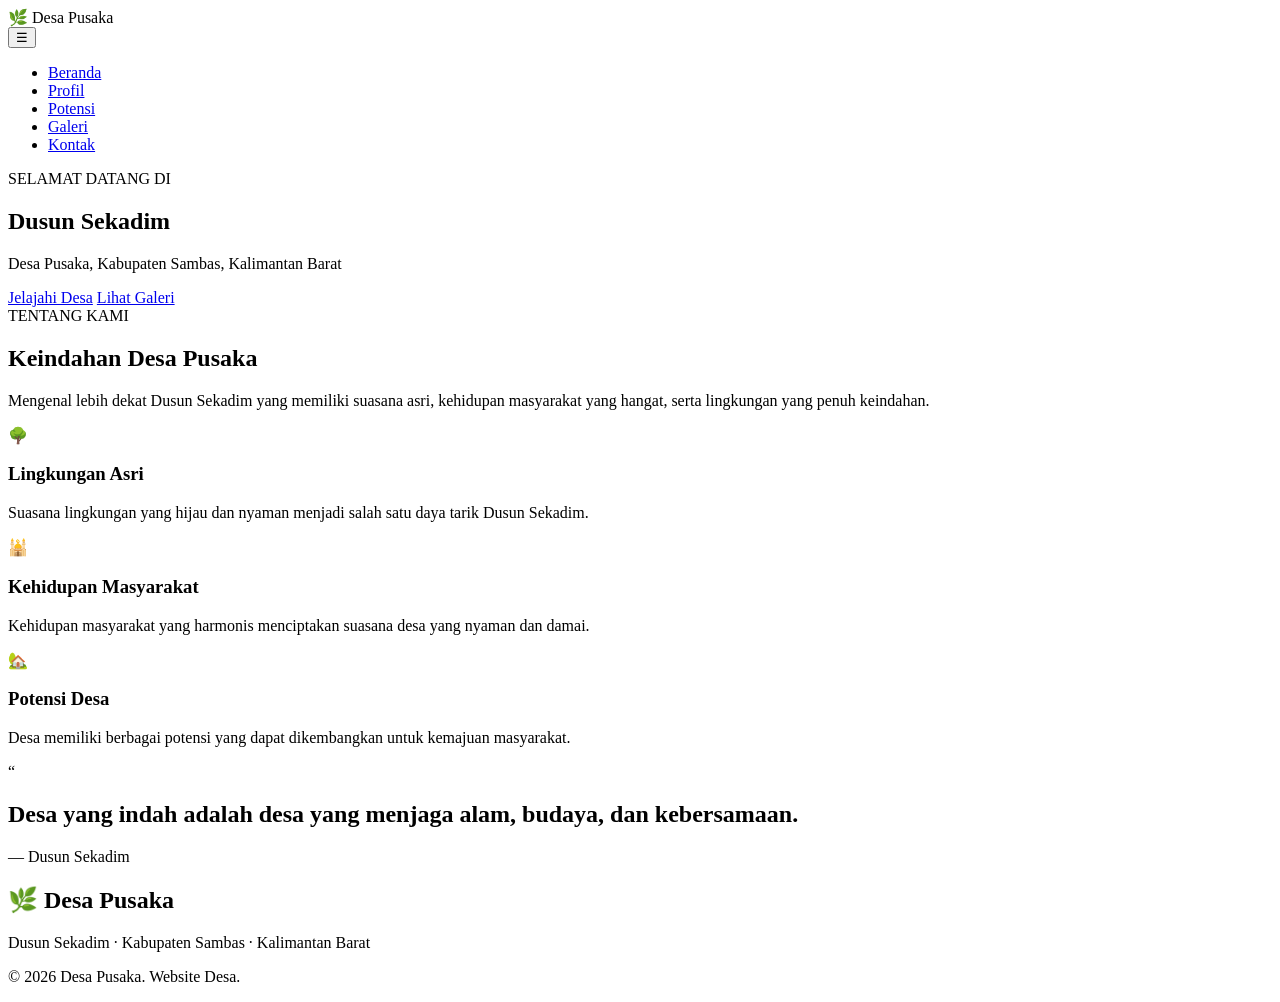
==== index.html @ d4e19bb2 "Create index.html" ====
<!DOCTYPE html>
<html lang="id">
<head>
    <meta charset="UTF-8">
    <meta name="viewport" content="width=device-width, initial-scale=1.0">
    <title>Desa Pusaka | Dusun Sekadim</title>
    <link rel="stylesheet" href="style.css">
</head>
<body>

<header>
    <nav class="navbar">
        <div class="logo">
            <span>🌿</span>
            Desa Pusaka
        </div>

        <button class="menu-toggle" onclick="toggleMenu()">☰</button>

        <ul class="nav-links" id="navLinks">
            <li><a class="active" href="index.html">Beranda</a></li>
            <li><a href="profil.html">Profil</a></li>
            <li><a href="wisata.html">Potensi</a></li>
            <li><a href="galeri.html">Galeri</a></li>
            <li><a href="kontak.html">Kontak</a></li>
        </ul>
    </nav>
</header>

<section class="hero">
    <div class="hero-content">
        <p class="subtitle">SELAMAT DATANG DI</p>
        <h1>Dusun Sekadim</h1>
        <p>
            Desa Pusaka, Kabupaten Sambas, Kalimantan Barat
        </p>

        <div class="hero-buttons">
            <a href="profil.html" class="btn">Jelajahi Desa</a>
            <a href="galeri.html" class="btn btn-outline">Lihat Galeri</a>
        </div>
    </div>
</section>

<section class="intro section">
    <div class="section-title">
        <span>TENTANG KAMI</span>
        <h2>Keindahan Desa Pusaka</h2>
        <p>
            Mengenal lebih dekat Dusun Sekadim yang memiliki suasana
            asri, kehidupan masyarakat yang hangat, serta lingkungan
            yang penuh keindahan.
        </p>
    </div>

    <div class="cards">
        <div class="card">
            <div class="card-icon">🌳</div>
            <h3>Lingkungan Asri</h3>
            <p>
                Suasana lingkungan yang hijau dan nyaman menjadi
                salah satu daya tarik Dusun Sekadim.
            </p>
        </div>

        <div class="card">
            <div class="card-icon">🕌</div>
            <h3>Kehidupan Masyarakat</h3>
            <p>
                Kehidupan masyarakat yang harmonis menciptakan
                suasana desa yang nyaman dan damai.
            </p>
        </div>

        <div class="card">
            <div class="card-icon">🏡</div>
            <h3>Potensi Desa</h3>
            <p>
                Desa memiliki berbagai potensi yang dapat
                dikembangkan untuk kemajuan masyarakat.
            </p>
        </div>
    </div>
</section>

<section class="quote-section">
    <div>
        <span>“</span>
        <h2>
            Desa yang indah adalah desa yang menjaga alam,
            budaya, dan kebersamaan.
        </h2>
        <p>— Dusun Sekadim</p>
    </div>
</section>

<footer>
    <div class="footer-content">
        <h2>🌿 Desa Pusaka</h2>
        <p>Dusun Sekadim · Kabupaten Sambas · Kalimantan Barat</p>
    </div>
    <p class="copyright">
        © 2026 Desa Pusaka. Website Desa.
    </p>
</footer>

<script src="script.js"></script>
</body>
</html>
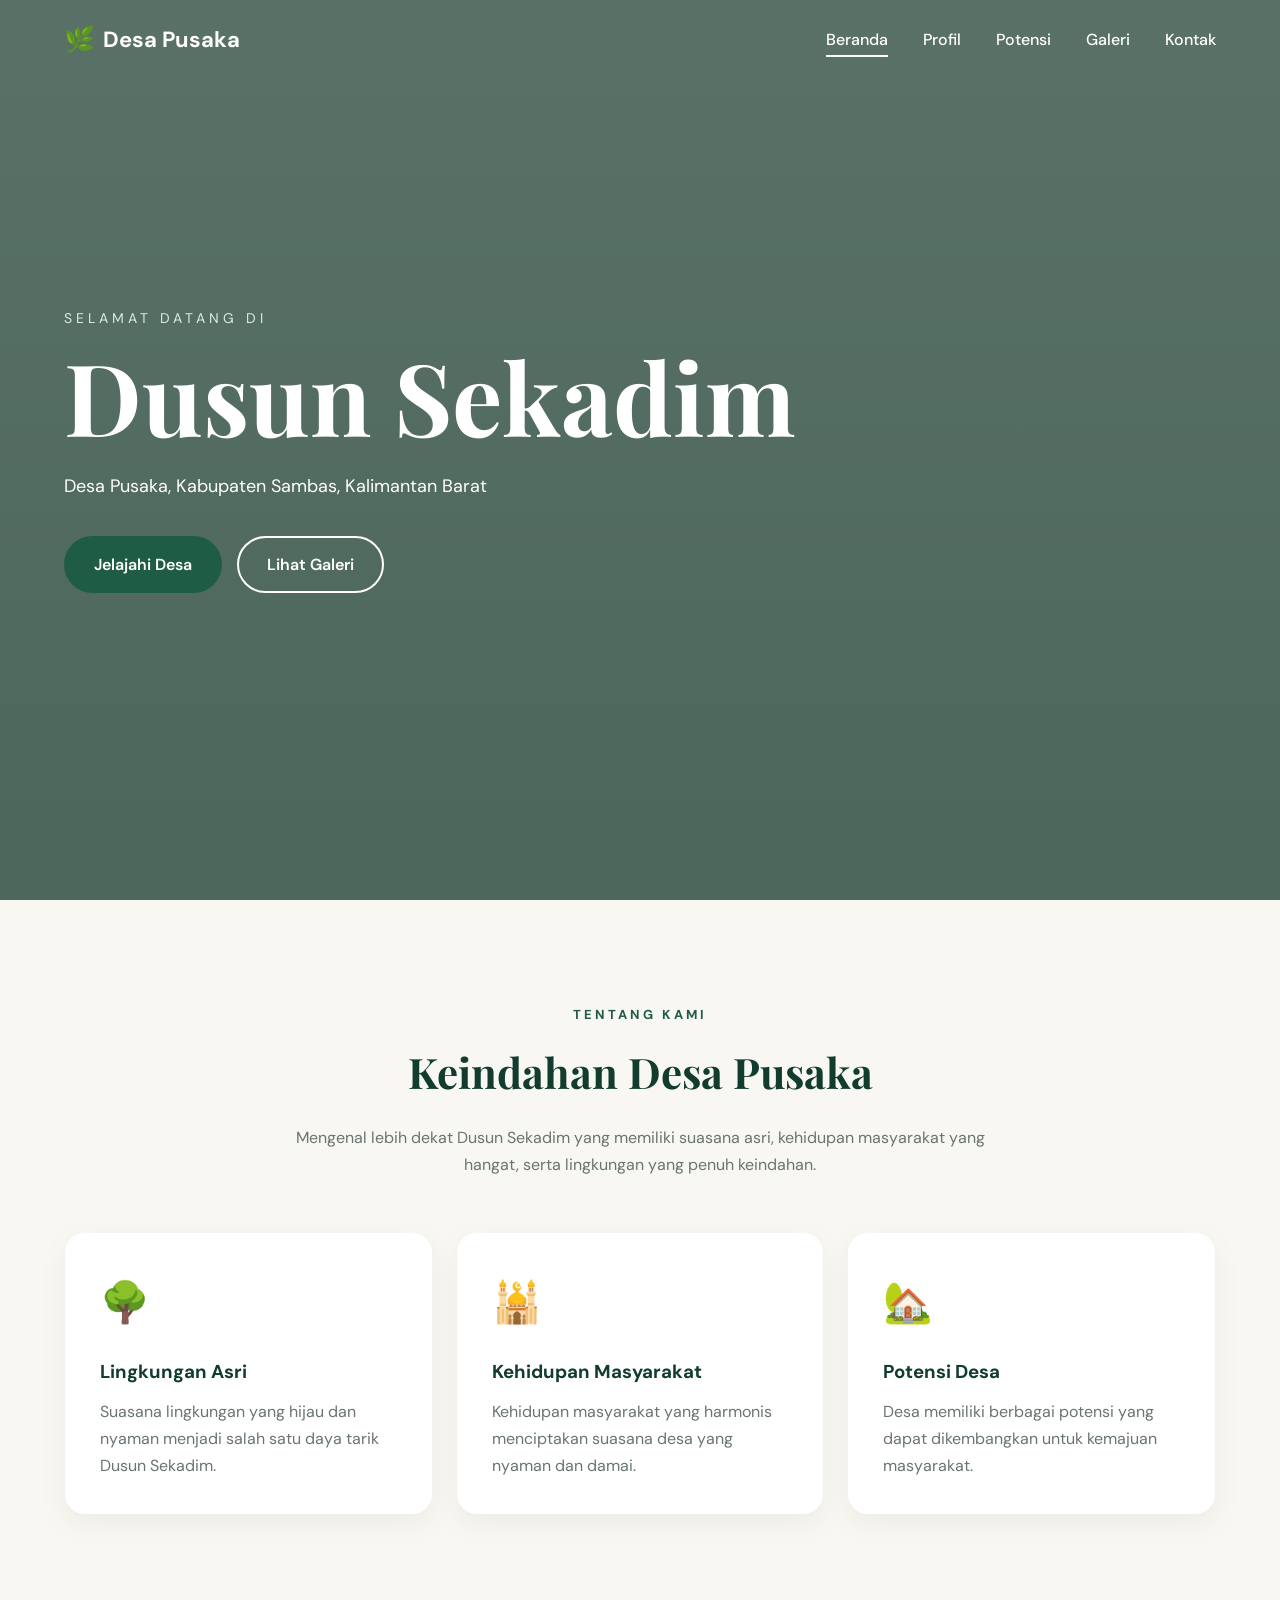
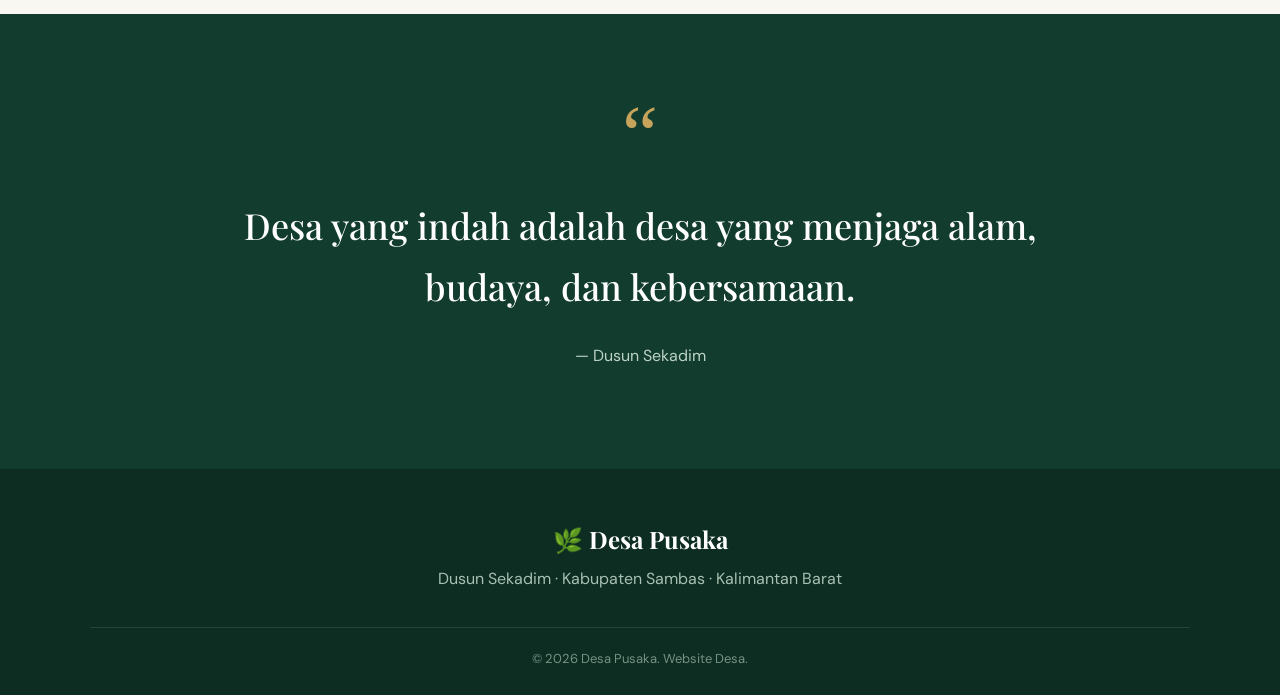
==== commit fc8d1b74: "Update index.html" ====
--- a/index.html
+++ b/index.html
@@ -1,109 +1,220 @@
 <!DOCTYPE html>
 <html lang="id">
+
 <head>
     <meta charset="UTF-8">
     <meta name="viewport" content="width=device-width, initial-scale=1.0">
     <title>Desa Pusaka | Dusun Sekadim</title>
+
     <link rel="stylesheet" href="style.css">
 </head>
+
 <body>
 
-<header>
-    <nav class="navbar">
-        <div class="logo">
-            <span>🌿</span>
-            Desa Pusaka
-        </div>
-
-        <button class="menu-toggle" onclick="toggleMenu()">☰</button>
-
-        <ul class="nav-links" id="navLinks">
-            <li><a class="active" href="index.html">Beranda</a></li>
-            <li><a href="profil.html">Profil</a></li>
-            <li><a href="wisata.html">Potensi</a></li>
-            <li><a href="galeri.html">Galeri</a></li>
-            <li><a href="kontak.html">Kontak</a></li>
-        </ul>
-    </nav>
-</header>
-
-<section class="hero">
-    <div class="hero-content">
-        <p class="subtitle">SELAMAT DATANG DI</p>
-        <h1>Dusun Sekadim</h1>
-        <p>
-            Desa Pusaka, Kabupaten Sambas, Kalimantan Barat
+    <!-- NAVBAR -->
+    <header>
+        <nav class="navbar">
+
+            <div class="logo">
+                <span>🌿</span>
+                Desa Pusaka
+            </div>
+
+            <button class="menu-toggle" onclick="toggleMenu()">
+                ☰
+            </button>
+
+            <ul class="nav-links" id="navLinks">
+                <li>
+                    <a class="active" href="index.html">Beranda</a>
+                </li>
+
+                <li>
+                    <a href="profil.html">Profil</a>
+                </li>
+
+                <li>
+                    <a href="wisata.html">Potensi</a>
+                </li>
+
+                <li>
+                    <a href="galeri.html">Galeri</a>
+                </li>
+
+                <li>
+                    <a href="kontak.html">Kontak</a>
+                </li>
+            </ul>
+
+        </nav>
+    </header>
+
+
+    <!-- HERO -->
+    <section class="hero">
+
+        <div class="hero-content">
+
+            <p class="subtitle">
+                SELAMAT DATANG DI
+            </p>
+
+            <h1>
+                Dusun Sekadim
+            </h1>
+
+            <p>
+                Desa Pusaka, Kabupaten Sambas,
+                Kalimantan Barat
+            </p>
+
+            <div class="hero-buttons">
+
+                <a href="profil.html" class="btn">
+                    Jelajahi Desa
+                </a>
+
+                <a href="galeri.html" class="btn btn-outline">
+                    Lihat Galeri
+                </a>
+
+            </div>
+
+        </div>
+
+    </section>
+
+
+    <!-- TENTANG -->
+    <section class="intro section">
+
+        <div class="section-title">
+
+            <span>
+                TENTANG KAMI
+            </span>
+
+            <h2>
+                Keindahan Desa Pusaka
+            </h2>
+
+            <p>
+                Mengenal lebih dekat Dusun Sekadim yang memiliki
+                suasana asri, kehidupan masyarakat yang hangat,
+                serta lingkungan yang penuh keindahan.
+            </p>
+
+        </div>
+
+
+        <div class="cards">
+
+            <div class="card">
+
+                <div class="card-icon">
+                    🌳
+                </div>
+
+                <h3>
+                    Lingkungan Asri
+                </h3>
+
+                <p>
+                    Suasana lingkungan yang hijau dan nyaman
+                    menjadi salah satu daya tarik Dusun Sekadim.
+                </p>
+
+            </div>
+
+
+            <div class="card">
+
+                <div class="card-icon">
+                    🕌
+                </div>
+
+                <h3>
+                    Kehidupan Masyarakat
+                </h3>
+
+                <p>
+                    Kehidupan masyarakat yang harmonis menciptakan
+                    suasana desa yang nyaman dan damai.
+                </p>
+
+            </div>
+
+
+            <div class="card">
+
+                <div class="card-icon">
+                    🏡
+                </div>
+
+                <h3>
+                    Potensi Desa
+                </h3>
+
+                <p>
+                    Desa memiliki berbagai potensi yang dapat
+                    dikembangkan untuk kemajuan masyarakat.
+                </p>
+
+            </div>
+
+        </div>
+
+    </section>
+
+
+    <!-- QUOTE -->
+    <section class="quote-section">
+
+        <div>
+
+            <span>
+                “
+            </span>
+
+            <h2>
+                Desa yang indah adalah desa yang menjaga alam,
+                budaya, dan kebersamaan.
+            </h2>
+
+            <p>
+                — Dusun Sekadim
+            </p>
+
+        </div>
+
+    </section>
+
+
+    <!-- FOOTER -->
+    <footer>
+
+        <div class="footer-content">
+
+            <h2>
+                🌿 Desa Pusaka
+            </h2>
+
+            <p>
+                Dusun Sekadim · Kabupaten Sambas ·
+                Kalimantan Barat
+            </p>
+
+        </div>
+
+        <p class="copyright">
+            © 2026 Desa Pusaka. Website Desa.
         </p>
 
-        <div class="hero-buttons">
-            <a href="profil.html" class="btn">Jelajahi Desa</a>
-            <a href="galeri.html" class="btn btn-outline">Lihat Galeri</a>
-        </div>
-    </div>
-</section>
-
-<section class="intro section">
-    <div class="section-title">
-        <span>TENTANG KAMI</span>
-        <h2>Keindahan Desa Pusaka</h2>
-        <p>
-            Mengenal lebih dekat Dusun Sekadim yang memiliki suasana
-            asri, kehidupan masyarakat yang hangat, serta lingkungan
-            yang penuh keindahan.
-        </p>
-    </div>
-
-    <div class="cards">
-        <div class="card">
-            <div class="card-icon">🌳</div>
-            <h3>Lingkungan Asri</h3>
-            <p>
-                Suasana lingkungan yang hijau dan nyaman menjadi
-                salah satu daya tarik Dusun Sekadim.
-            </p>
-        </div>
-
-        <div class="card">
-            <div class="card-icon">🕌</div>
-            <h3>Kehidupan Masyarakat</h3>
-            <p>
-                Kehidupan masyarakat yang harmonis menciptakan
-                suasana desa yang nyaman dan damai.
-            </p>
-        </div>
-
-        <div class="card">
-            <div class="card-icon">🏡</div>
-            <h3>Potensi Desa</h3>
-            <p>
-                Desa memiliki berbagai potensi yang dapat
-                dikembangkan untuk kemajuan masyarakat.
-            </p>
-        </div>
-    </div>
-</section>
-
-<section class="quote-section">
-    <div>
-        <span>“</span>
-        <h2>
-            Desa yang indah adalah desa yang menjaga alam,
-            budaya, dan kebersamaan.
-        </h2>
-        <p>— Dusun Sekadim</p>
-    </div>
-</section>
-
-<footer>
-    <div class="footer-content">
-        <h2>🌿 Desa Pusaka</h2>
-        <p>Dusun Sekadim · Kabupaten Sambas · Kalimantan Barat</p>
-    </div>
-    <p class="copyright">
-        © 2026 Desa Pusaka. Website Desa.
-    </p>
-</footer>
-
-<script src="script.js"></script>
+    </footer>
+
+
+    <script src="script.js"></script>
+
 </body>
+
 </html>
--- a/style.css
+++ b/style.css
@@ -0,0 +1,748 @@
+@import url('https://fonts.googleapis.com/css2?family=DM+Sans:wght@400;500;600;700&family=Playfair+Display:wght@500;600;700&display=swap');
+
+:root {
+    --green: #1f5c45;
+    --dark-green: #123c2e;
+    --light-green: #eaf4ee;
+    --cream: #f8f7f1;
+    --white: #ffffff;
+    --text: #26332d;
+    --gray: #69756f;
+    --gold: #c7a45b;
+}
+
+* {
+    margin: 0;
+    padding: 0;
+    box-sizing: border-box;
+}
+
+html {
+    scroll-behavior: smooth;
+}
+
+body {
+    font-family: 'DM Sans', sans-serif;
+    color: var(--text);
+    background: var(--cream);
+    line-height: 1.7;
+}
+
+/* NAVBAR */
+
+header {
+    position: absolute;
+    width: 100%;
+    top: 0;
+    z-index: 1000;
+}
+
+.navbar {
+    width: 90%;
+    max-width: 1200px;
+    margin: auto;
+    height: 80px;
+
+    display: flex;
+    align-items: center;
+    justify-content: space-between;
+}
+
+.logo {
+    color: white;
+    font-size: 22px;
+    font-weight: 700;
+    display: flex;
+    align-items: center;
+    gap: 8px;
+}
+
+.logo span {
+    font-size: 25px;
+}
+
+.nav-links {
+    display: flex;
+    list-style: none;
+    gap: 35px;
+}
+
+.nav-links a {
+    text-decoration: none;
+    color: white;
+    font-weight: 500;
+    position: relative;
+    transition: .3s;
+}
+
+.nav-links a::after {
+    content: "";
+    position: absolute;
+    width: 0;
+    height: 2px;
+    background: white;
+    left: 0;
+    bottom: -7px;
+    transition: .3s;
+}
+
+.nav-links a:hover::after,
+.nav-links a.active::after {
+    width: 100%;
+}
+
+.menu-toggle {
+    display: none;
+    border: none;
+    background: transparent;
+    color: white;
+    font-size: 28px;
+    cursor: pointer;
+}
+
+/* HERO */
+
+.hero {
+    min-height: 100vh;
+    display: flex;
+    align-items: center;
+    position: relative;
+
+    background:
+        linear-gradient(
+            rgba(11, 47, 34, .67),
+            rgba(11, 47, 34, .72)
+        ),
+        url("img/lingkungan.jpg") center/cover;
+}
+
+.hero-content {
+    width: 90%;
+    max-width: 1200px;
+    margin: auto;
+    color: white;
+    animation: fadeUp 1s ease;
+}
+
+.subtitle {
+    letter-spacing: 4px;
+    font-size: 14px;
+    margin-bottom: 15px;
+    color: #dcecdf;
+}
+
+.hero h1 {
+    font-family: 'Playfair Display', serif;
+    font-size: clamp(55px, 9vw, 100px);
+    line-height: 1;
+    margin-bottom: 25px;
+}
+
+.hero-content > p:not(.subtitle) {
+    font-size: 18px;
+    margin-bottom: 35px;
+}
+
+.hero-buttons {
+    display: flex;
+    gap: 15px;
+    flex-wrap: wrap;
+}
+
+.btn {
+    display: inline-block;
+    text-decoration: none;
+    background: var(--green);
+    color: white;
+    padding: 13px 28px;
+    border-radius: 30px;
+    border: 2px solid var(--green);
+    font-weight: 600;
+    cursor: pointer;
+    transition: .3s;
+}
+
+.btn:hover {
+    transform: translateY(-3px);
+    background: var(--dark-green);
+}
+
+.btn-outline {
+    background: transparent;
+    border-color: white;
+}
+
+.btn-outline:hover {
+    background: white;
+    color: var(--dark-green);
+}
+
+/* SECTION */
+
+.section {
+    width: 90%;
+    max-width: 1150px;
+    margin: auto;
+    padding: 100px 0;
+}
+
+.section-title {
+    max-width: 700px;
+    margin: 0 auto 55px;
+    text-align: center;
+}
+
+.section-title span,
+.small-title {
+    color: var(--green);
+    font-size: 13px;
+    font-weight: 700;
+    letter-spacing: 3px;
+}
+
+.section-title h2,
+.profile-text h2,
+.contact-info h2 {
+    font-family: 'Playfair Display', serif;
+    font-size: 42px;
+    color: var(--dark-green);
+    margin: 10px 0 15px;
+}
+
+.section-title p {
+    color: var(--gray);
+}
+
+/* CARDS */
+
+.cards {
+    display: grid;
+    grid-template-columns: repeat(3, 1fr);
+    gap: 25px;
+}
+
+.card {
+    background: white;
+    padding: 35px;
+    border-radius: 20px;
+    box-shadow: 0 10px 30px rgba(0,0,0,.05);
+    transition: .4s;
+}
+
+.card:hover {
+    transform: translateY(-10px);
+}
+
+.card-icon {
+    font-size: 40px;
+    margin-bottom: 20px;
+}
+
+.card h3 {
+    color: var(--dark-green);
+    margin-bottom: 10px;
+}
+
+.card p {
+    color: var(--gray);
+}
+
+/* QUOTE */
+
+.quote-section {
+    padding: 100px 20px;
+    background: var(--dark-green);
+    color: white;
+    text-align: center;
+}
+
+.quote-section div {
+    max-width: 850px;
+    margin: auto;
+}
+
+.quote-section span {
+    font-family: serif;
+    font-size: 80px;
+    line-height: .5;
+    color: var(--gold);
+}
+
+.quote-section h2 {
+    font-family: 'Playfair Display', serif;
+    font-size: 36px;
+    font-weight: 500;
+    margin: 25px 0;
+}
+
+.quote-section p {
+    color: #bcd3c6;
+}
+
+/* PAGE HEADER */
+
+.page-header {
+    min-height: 400px;
+    background:
+        linear-gradient(
+            rgba(18,60,46,.85),
+            rgba(18,60,46,.9)
+        ),
+        url("img/lingkungan.jpg") center/cover;
+
+    display: flex;
+    align-items: center;
+    justify-content: center;
+    text-align: center;
+    color: white;
+    padding-top: 70px;
+}
+
+.page-header span {
+    font-size: 13px;
+    letter-spacing: 4px;
+}
+
+.page-header h1 {
+    font-family: 'Playfair Display', serif;
+    font-size: 65px;
+    margin: 5px 0;
+}
+
+.page-header p {
+    color: #d0e0d5;
+}
+
+/* PROFILE */
+
+.profile-section {
+    display: grid;
+    grid-template-columns: 1fr 1fr;
+    gap: 70px;
+    align-items: center;
+}
+
+.profile-image img {
+    width: 100%;
+    height: 500px;
+    object-fit: cover;
+    border-radius: 25px;
+    box-shadow: 20px 20px 0 var(--light-green);
+}
+
+.profile-text p {
+    color: var(--gray);
+    margin-bottom: 15px;
+}
+
+.info-box {
+    display: grid;
+    gap: 12px;
+    margin-top: 25px;
+}
+
+.info-box div {
+    background: white;
+    padding: 14px 18px;
+    border-radius: 12px;
+    display: flex;
+    gap: 15px;
+    align-items: center;
+}
+
+.info-box strong {
+    font-size: 23px;
+}
+
+/* VISION */
+
+.vision {
+    background: white;
+    max-width: 100%;
+}
+
+.vision-grid {
+    width: 90%;
+    max-width: 1100px;
+    margin: auto;
+
+    display: grid;
+    grid-template-columns: repeat(3, 1fr);
+    gap: 25px;
+}
+
+.vision-grid div {
+    padding: 30px;
+    border: 1px solid #e3e8e4;
+    border-radius: 18px;
+}
+
+.vision-grid h3 {
+    color: var(--dark-green);
+    margin-bottom: 10px;
+}
+
+.vision-grid p {
+    color: var(--gray);
+}
+
+/* POTENTIAL */
+
+.potential-grid {
+    display: grid;
+    grid-template-columns: repeat(3, 1fr);
+    gap: 25px;
+}
+
+.potential-card {
+    background: white;
+    border-radius: 20px;
+    overflow: hidden;
+    box-shadow: 0 10px 30px rgba(0,0,0,.06);
+    transition: .4s;
+}
+
+.potential-card:hover {
+    transform: translateY(-8px);
+}
+
+.potential-card img {
+    width: 100%;
+    height: 280px;
+    object-fit: cover;
+}
+
+.potential-content {
+    padding: 25px;
+}
+
+.potential-content > span {
+    color: var(--gold);
+    font-weight: bold;
+}
+
+.potential-content h3 {
+    color: var(--dark-green);
+    font-family: 'Playfair Display', serif;
+    font-size: 25px;
+    margin: 5px 0;
+}
+
+.potential-content p {
+    color: var(--gray);
+}
+
+/* BANNER */
+
+.banner-section {
+    padding: 90px 20px;
+    background:
+        linear-gradient(
+            rgba(31,92,69,.9),
+            rgba(31,92,69,.9)
+        ),
+        url("img/lingkungan.jpg") center/cover;
+
+    text-align: center;
+    color: white;
+}
+
+.banner-section h2 {
+    font-family: 'Playfair Display', serif;
+    font-size: 42px;
+}
+
+.banner-section p {
+    color: #dcecdf;
+}
+
+/* GALLERY */
+
+.gallery {
+    display: grid;
+    grid-template-columns: repeat(2, 1fr);
+    gap: 20px;
+}
+
+.gallery-item {
+    position: relative;
+    height: 350px;
+    border-radius: 20px;
+    overflow: hidden;
+}
+
+.gallery-item:first-child {
+    grid-column: span 2;
+    height: 450px;
+}
+
+.gallery-item img {
+    width: 100%;
+    height: 100%;
+    object-fit: cover;
+    transition: .5s;
+}
+
+.gallery-item:hover img {
+    transform: scale(1.08);
+}
+
+.gallery-overlay {
+    position: absolute;
+    inset: auto 0 0 0;
+    padding: 40px 25px 25px;
+    color: white;
+
+    background: linear-gradient(
+        transparent,
+        rgba(0,0,0,.8)
+    );
+}
+
+.gallery-overlay h3 {
+    font-family: 'Playfair Display', serif;
+    font-size: 25px;
+}
+
+.gallery-overlay p {
+    font-size: 14px;
+}
+
+.gallery-text {
+    text-align: center;
+    max-width: 800px;
+}
+
+.gallery-text h2 {
+    font-family: 'Playfair Display', serif;
+    color: var(--dark-green);
+    font-size: 38px;
+}
+
+/* CONTACT */
+
+.contact-section {
+    display: grid;
+    grid-template-columns: 1fr 1fr;
+    gap: 70px;
+}
+
+.contact-info > p {
+    color: var(--gray);
+    margin-bottom: 30px;
+}
+
+.contact-item {
+    display: flex;
+    gap: 18px;
+    margin: 20px 0;
+}
+
+.contact-icon {
+    width: 50px;
+    height: 50px;
+    flex-shrink: 0;
+
+    background: var(--light-green);
+    border-radius: 50%;
+
+    display: flex;
+    align-items: center;
+    justify-content: center;
+
+    font-size: 22px;
+}
+
+.contact-item h3 {
+    color: var(--dark-green);
+}
+
+.contact-item p {
+    color: var(--gray);
+}
+
+.contact-form {
+    background: white;
+    padding: 40px;
+    border-radius: 22px;
+    box-shadow: 0 10px 30px rgba(0,0,0,.06);
+}
+
+.contact-form h2 {
+    font-family: 'Playfair Display', serif;
+    color: var(--dark-green);
+    font-size: 32px;
+    margin-bottom: 25px;
+}
+
+.input-group {
+    margin-bottom: 18px;
+}
+
+.input-group label {
+    display: block;
+    margin-bottom: 7px;
+    font-weight: 600;
+}
+
+.input-group input,
+.input-group textarea {
+    width: 100%;
+    padding: 13px 15px;
+    border: 1px solid #dce3df;
+    border-radius: 10px;
+    font-family: inherit;
+    outline: none;
+}
+
+.input-group input:focus,
+.input-group textarea:focus {
+    border-color: var(--green);
+}
+
+.submit-btn {
+    width: 100%;
+}
+
+/* FOOTER */
+
+footer {
+    background: #0d2d22;
+    color: white;
+    padding: 50px 7% 25px;
+}
+
+.footer-content {
+    text-align: center;
+}
+
+.footer-content h2 {
+    font-family: 'Playfair Display', serif;
+}
+
+.footer-content p {
+    color: #a8c0b3;
+    margin-top: 5px;
+}
+
+.copyright {
+    text-align: center;
+    color: #769284;
+    margin-top: 35px;
+    padding-top: 20px;
+    border-top: 1px solid rgba(255,255,255,.1);
+    font-size: 13px;
+}
+
+/* ANIMATION */
+
+@keyframes fadeUp {
+    from {
+        opacity: 0;
+        transform: translateY(30px);
+    }
+
+    to {
+        opacity: 1;
+        transform: translateY(0);
+    }
+}
+
+/* RESPONSIVE */
+
+@media (max-width: 800px) {
+
+    .menu-toggle {
+        display: block;
+    }
+
+    .nav-links {
+        position: absolute;
+        top: 75px;
+        left: 5%;
+        width: 90%;
+
+        display: none;
+        flex-direction: column;
+        gap: 0;
+
+        background: var(--dark-green);
+        padding: 10px;
+        border-radius: 15px;
+    }
+
+    .nav-links.show {
+        display: flex;
+    }
+
+    .nav-links li a {
+        display: block;
+        padding: 13px 15px;
+    }
+
+    .nav-links a::after {
+        display: none;
+    }
+
+    .cards,
+    .vision-grid,
+    .potential-grid,
+    .profile-section,
+    .contact-section {
+        grid-template-columns: 1fr;
+    }
+
+    .profile-image img {
+        height: 350px;
+    }
+
+    .page-header h1 {
+        font-size: 50px;
+    }
+
+    .gallery {
+        grid-template-columns: 1fr;
+    }
+
+    .gallery-item:first-child {
+        grid-column: span 1;
+        height: 350px;
+    }
+
+    .gallery-item {
+        height: 300px;
+    }
+
+    .hero h1 {
+        font-size: 60px;
+    }
+
+    .section {
+        padding: 70px 0;
+    }
+}
+
+@media (max-width: 500px) {
+
+    .hero h1 {
+        font-size: 50px;
+    }
+
+    .hero-content > p:not(.subtitle) {
+        font-size: 16px;
+    }
+
+    .section-title h2,
+    .profile-text h2,
+    .contact-info h2 {
+        font-size: 34px;
+    }
+
+    .quote-section h2 {
+        font-size: 28px;
+    }
+
+    .contact-form {
+        padding: 25px;
+    }
+}
